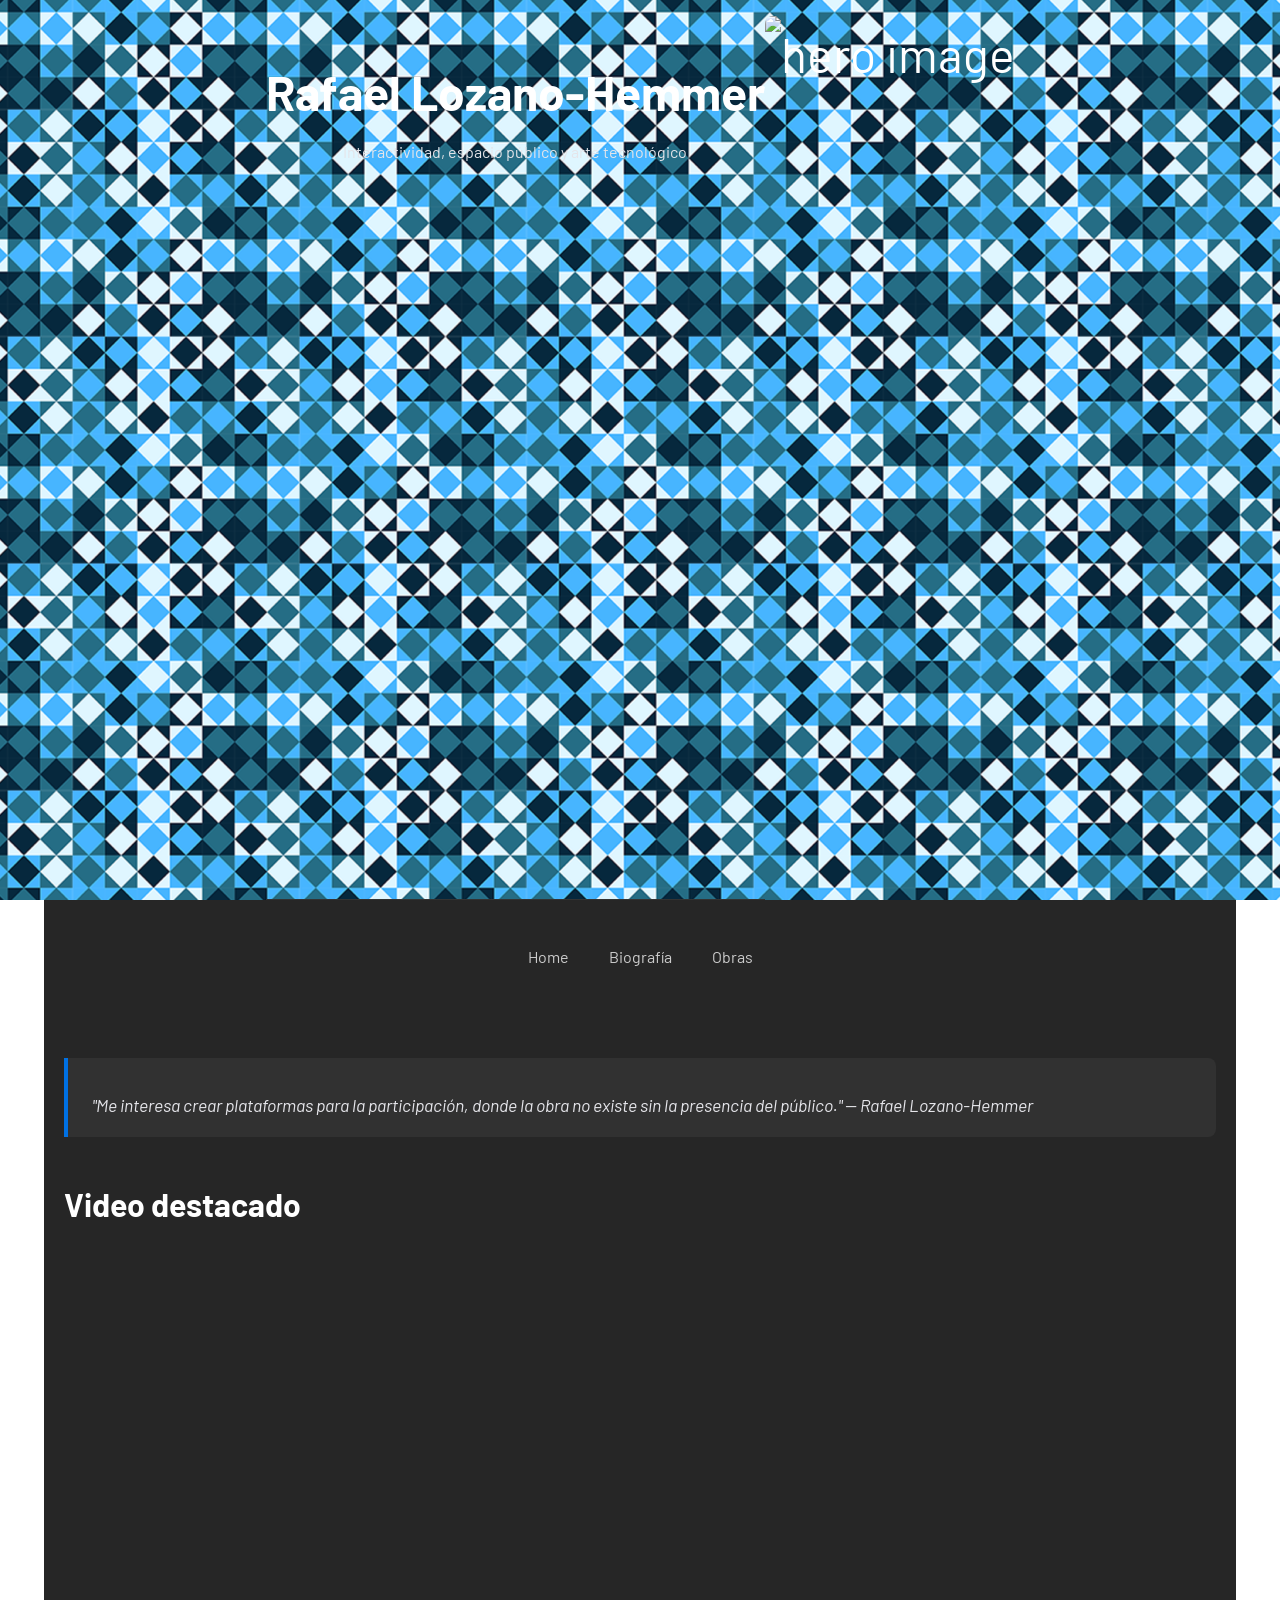
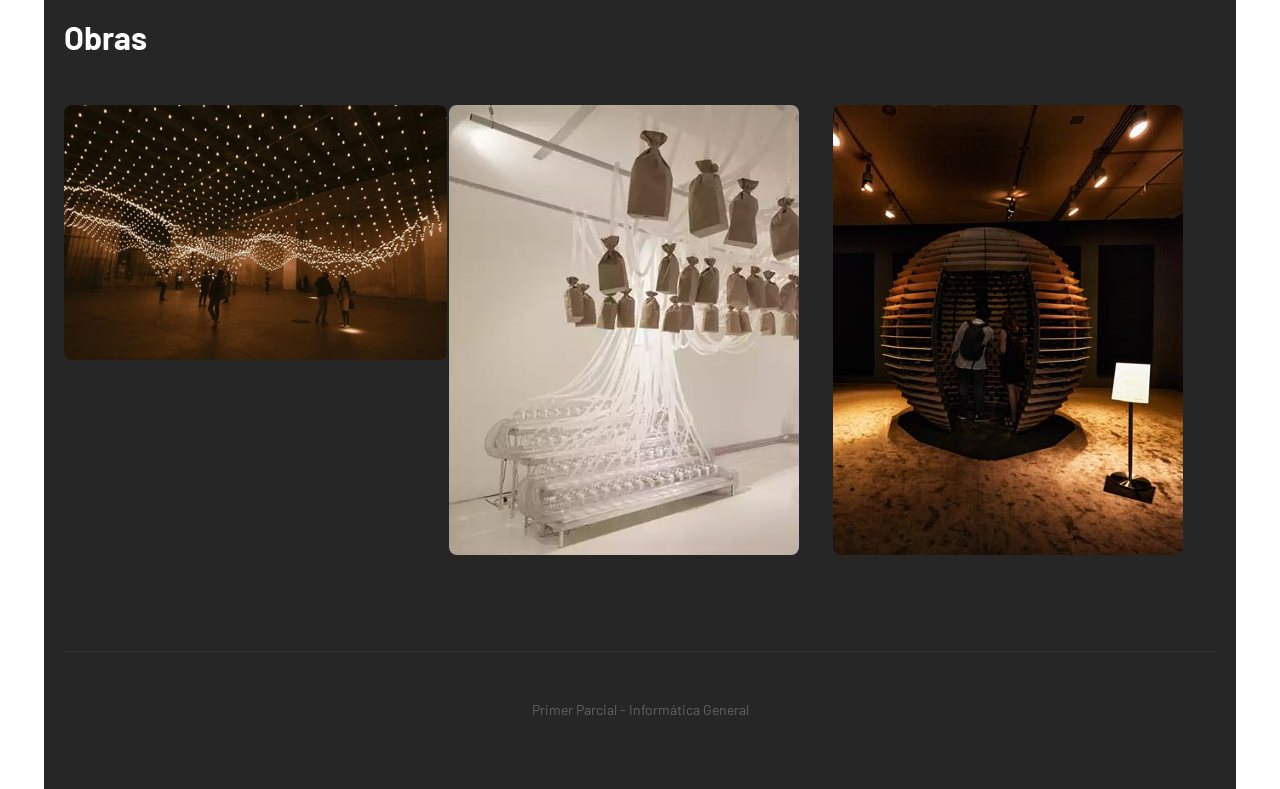
==== index.html @ cd369f62 "Primer Commit Construcción y linkeo de estilos y assets" ====
<!DOCTYPE html>
<html lang="es">
<head>
    <meta charset="UTF-8">
    <meta name="viewport" content="width=device-width, initial-scale=1.0">
    <title>Rafael Lozano-Hemmer - Portfolio</title>


    <link rel="preconnect" href="https://fonts.googleapis.com">
    <link rel="preconnect" href="https://fonts.gstatic.com" crossorigin>
    <link href="https://fonts.googleapis.com/css2?family=Barlow:wght@300;400;600;700&display=swap" rel="stylesheet">

    <link rel="stylesheet" href="css/styles.css">


</head>


<body>
<div class="hero">

    <header>
            <h1>Rafael Lozano-Hemmer</h1>
            <p>Interactividad, espacio público y arte tecnológico</p>
        </header>
        
    <img src="img/lozano-hemmer-1.jpg" alt="hero image">
    
</div> 
    <div class="main-container">

       

        <nav class="nav-bar">
            <ul>
                <li><a href="index.html">Home</a></li>
                <li><a href="biografia.html">Biografía</a></li>
                <li><a href="obras.html">Obras</a></li>
            </ul>
        </nav>

        <main>

            <section class="intro">
                <article class="quote">
                    <p><em>"Me interesa crear plataformas para la participación, donde la obra no existe sin la presencia del público." — Rafael Lozano-Hemmer</em></p>
                </article>
            </section>

            <section class="video">
                <h2>Video destacado</h2>
                <iframe width="100%" height="315" src="https://www.youtube.com/embed/jTzojcaanDs?si=i90UUWXcgv1wDdWU" title="YouTube video player" frameborder="0" allow="accelerometer; autoplay; clipboard-write; encrypted-media; gyroscope; picture-in-picture; web-share" referrerpolicy="strict-origin-when-cross-origin" allowfullscreen></iframe>
            </section>

            <section class="galeria">
                <h2>Obras</h2>
                <div class="galeria-grid">
                    <img src="img/lozano-hemmer-2.jpg" alt="Descripción de la imagen">
                    <img src="img/lozano-hemmer-3.jpg" alt="Descripción de la imagen">
                    <img src="img/lozano-hemmer-4.jpg" alt="Descripción de la imagen">
                </div>

        
            </section>

        </main>

        <footer>

            <p>Primer Parcial - Informática General</p>


        </footer>

    </div>

</body>
</html>
---- css/styles.css ----
/* === ESTILOS GLOBALES === */

body {
    font-family: "Barlow", sans-serif;
    font-size: 3rem;
    font-weight: 400;
    line-height: 1.6;
    color: #ffffff;
    margin: 0;
    background-image: url("../img/fondo.png");
    background-repeat:repeat;
    background-attachment: fixed;
    background-position: center;
}

.hero {
    width: 100%;    
    height: 100vh;
    aspect-ratio: 16 / 9;
    overflow: hidden;
    position: relative;
    object-fit: cover;
    display: flex;
    margin: 0;
    padding: 0;
    justify-content: center;
    
}

/* === CONTENEDOR PRINCIPAL === */
.main-container {
    max-width: 1600px;
    width: 90%;
    margin: 0 auto;
    padding: 1.25rem;
    background-color: rgba(0, 0, 0, 0.85);
}

/* === TIPOGRAFÍA === */
h1, h2, h3 {
    font-family: "Barlow", sans-serif;
    font-weight: 700;
    color: #ffffff;
    line-height: 1.2;
}

h1 {
    font-size: 3rem;
    margin-bottom: 1rem;
}

h2 {
    font-size: 2rem;
    margin-bottom: 0.75rem;
}

h3 {
    font-size: 1.5rem;
    margin-bottom: 0.5rem;
}

p {
    font-family: "Barlow", sans-serif;
    font-weight: 400;
    font-size: 1rem;
    color: #e5e5ea;
    line-height: 1.7;
    margin-bottom: 1rem;
}

/* === HEADER === */
header {
    padding: 2rem 0 1rem 0;
    text-align: center;
    border-bottom: 1px solid #333333;
}

/* === NAVEGACIÓN HORIZONTAL === */
nav ul {
    list-style: none;
    padding: 0;
    margin: 1rem 0;
    display: flex;
    justify-content: center;
    gap: 0.5rem;
}

nav ul li {
    margin: 0;
    padding: 0;
}

/* link */
nav ul li a:link {
    display: inline-block;
    padding: 0.5rem 1rem;
    border-radius: 0.5rem;
    font-size: 1rem;
    font-weight: 400;
    color: #cccccc;
    text-decoration: none;
    transition: color 0.3s ease, background-color 0.3s ease;
}

/* visited */
nav ul li a:visited {
    color: #999999;
}

/* hover */
nav ul li a:hover {
    color: #ffffff;
    background-color: #333333;
}

/* active */
nav ul li a:active {
    color: #ffffff;
    background-color: #555555;
}

/* === MAIN === */
main {
    padding: 2rem 0;
}

/* === SECCIONES === */
section {
    margin-bottom: 3rem;
}

article {
    margin-bottom: 2rem;
}

/* === CITA === */
.quote {
    border-left: 4px solid #0071e3;
    padding: 1rem 1.5rem;
    margin: 2rem 0;
    background-color: rgba(255, 255, 255, 0.05);
    border-radius: 0 0.5rem 0.5rem 0;
}

.quote p {
    font-style: italic;
    font-size: 1.1rem;
    color: #e5e5ea;
    margin-bottom: 0;
}

/* === IMÁGENES === */
img {
    max-width: 100%;
    height: auto;
    border-radius: 0.5rem;
    margin: 1rem 0;
}

/* === GALERÍA === */
.galeria-grid {
    display: grid;
    grid-template-columns: repeat(auto-fit, minmax(min(100%, 300px), 1fr));
    gap: 2px;
    margin-top: 2rem;
}


/* === VIDEO === */
.video-container {
    width: 100%;
    height: 0;
    padding-bottom: 56.25%;
    position: relative;
    margin: 2rem 0;
    border-radius: 0.5rem;
    overflow: hidden;
}

.video-container iframe {
    width: 100%;
    height: 100%;
    position: absolute;
    top: 0;
    left: 0;
    border: none;
}

/* === LISTAS === */
ul {
    list-style: square;
    padding-left: 1.5rem;
    margin-bottom: 1rem;
}

ul li {
    padding: 0.4rem 0;
    font-size: 1rem;
    color: #e5e5ea;
}

/* === FOOTER === */

footer {
    border-top: 1px solid #333333;
    padding: 2rem 0;
    text-align: center;
}

footer p {
    font-size: 0.875rem;
    color: #636366;
}

/* === ELEMENTOS DESTACADOS === */
strong {
    font-weight: 600;
    color: #ffffff;
}

em {
    font-style: italic;
}
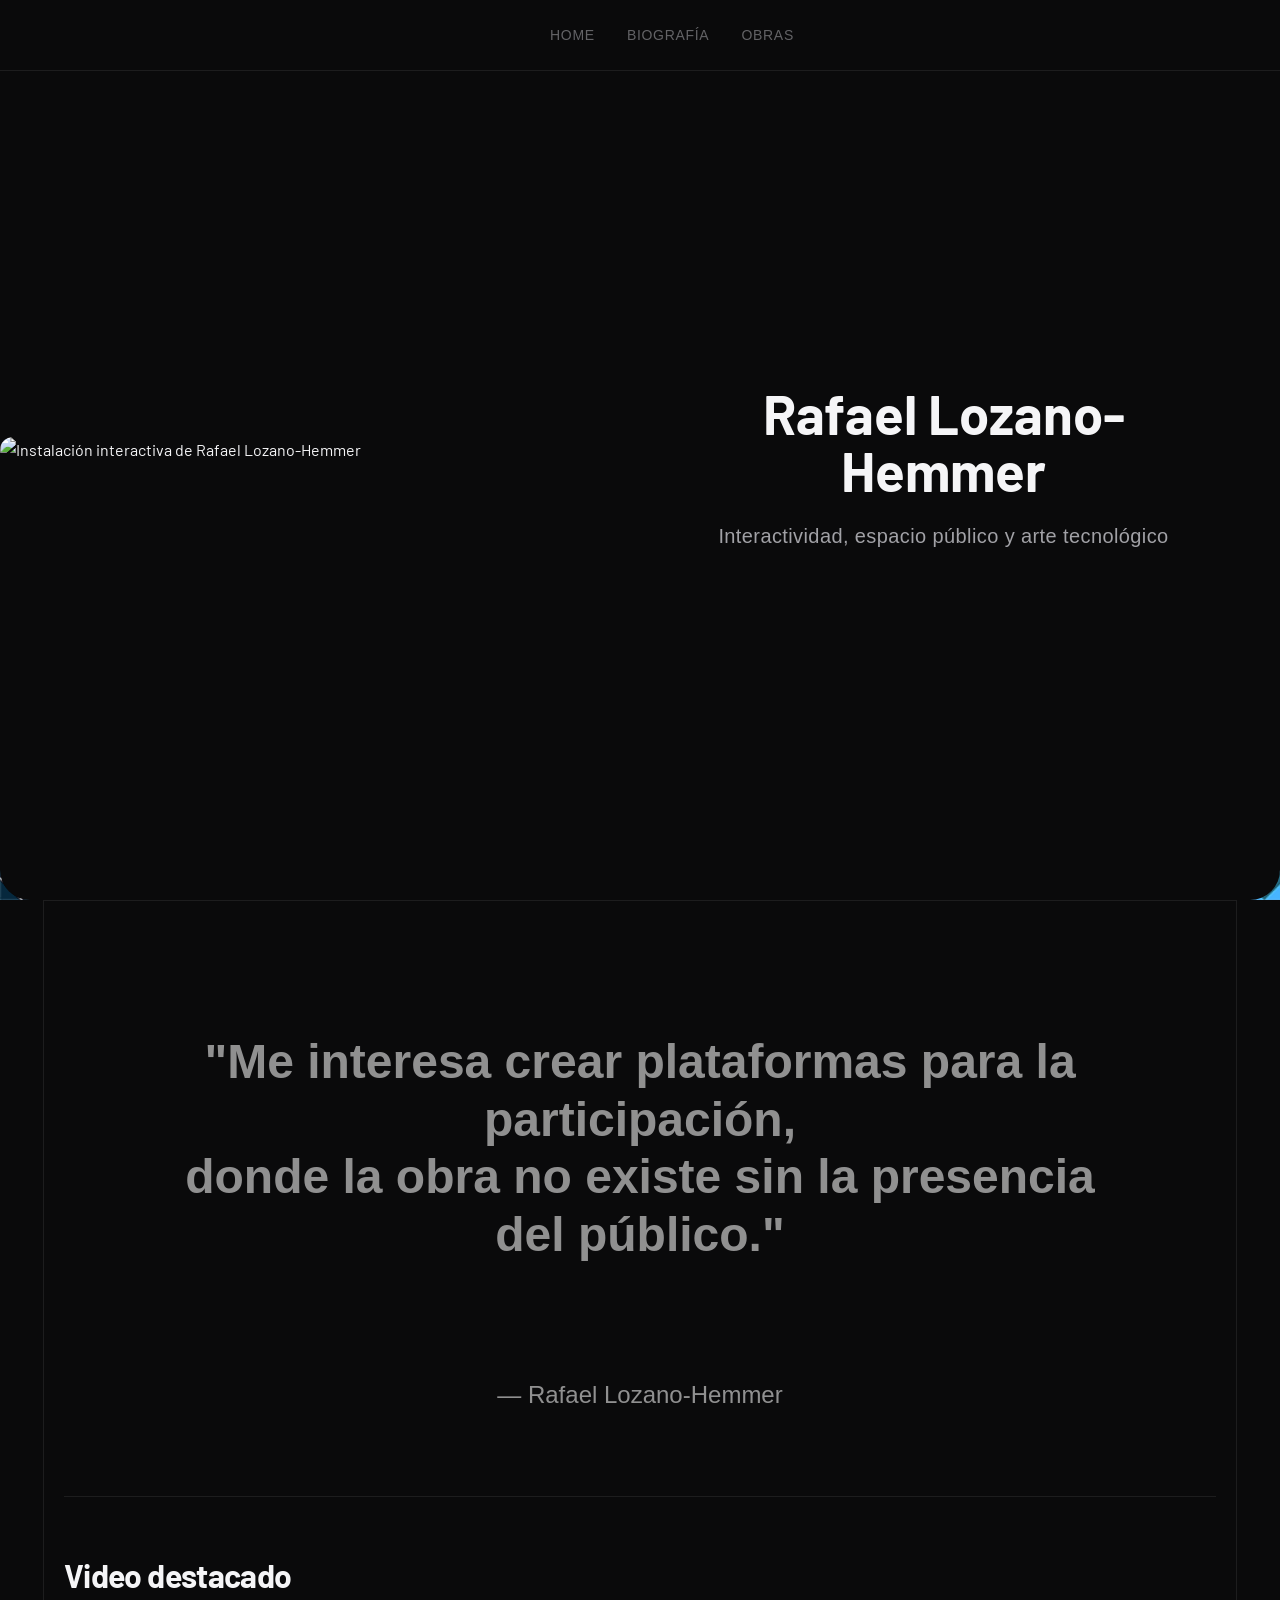
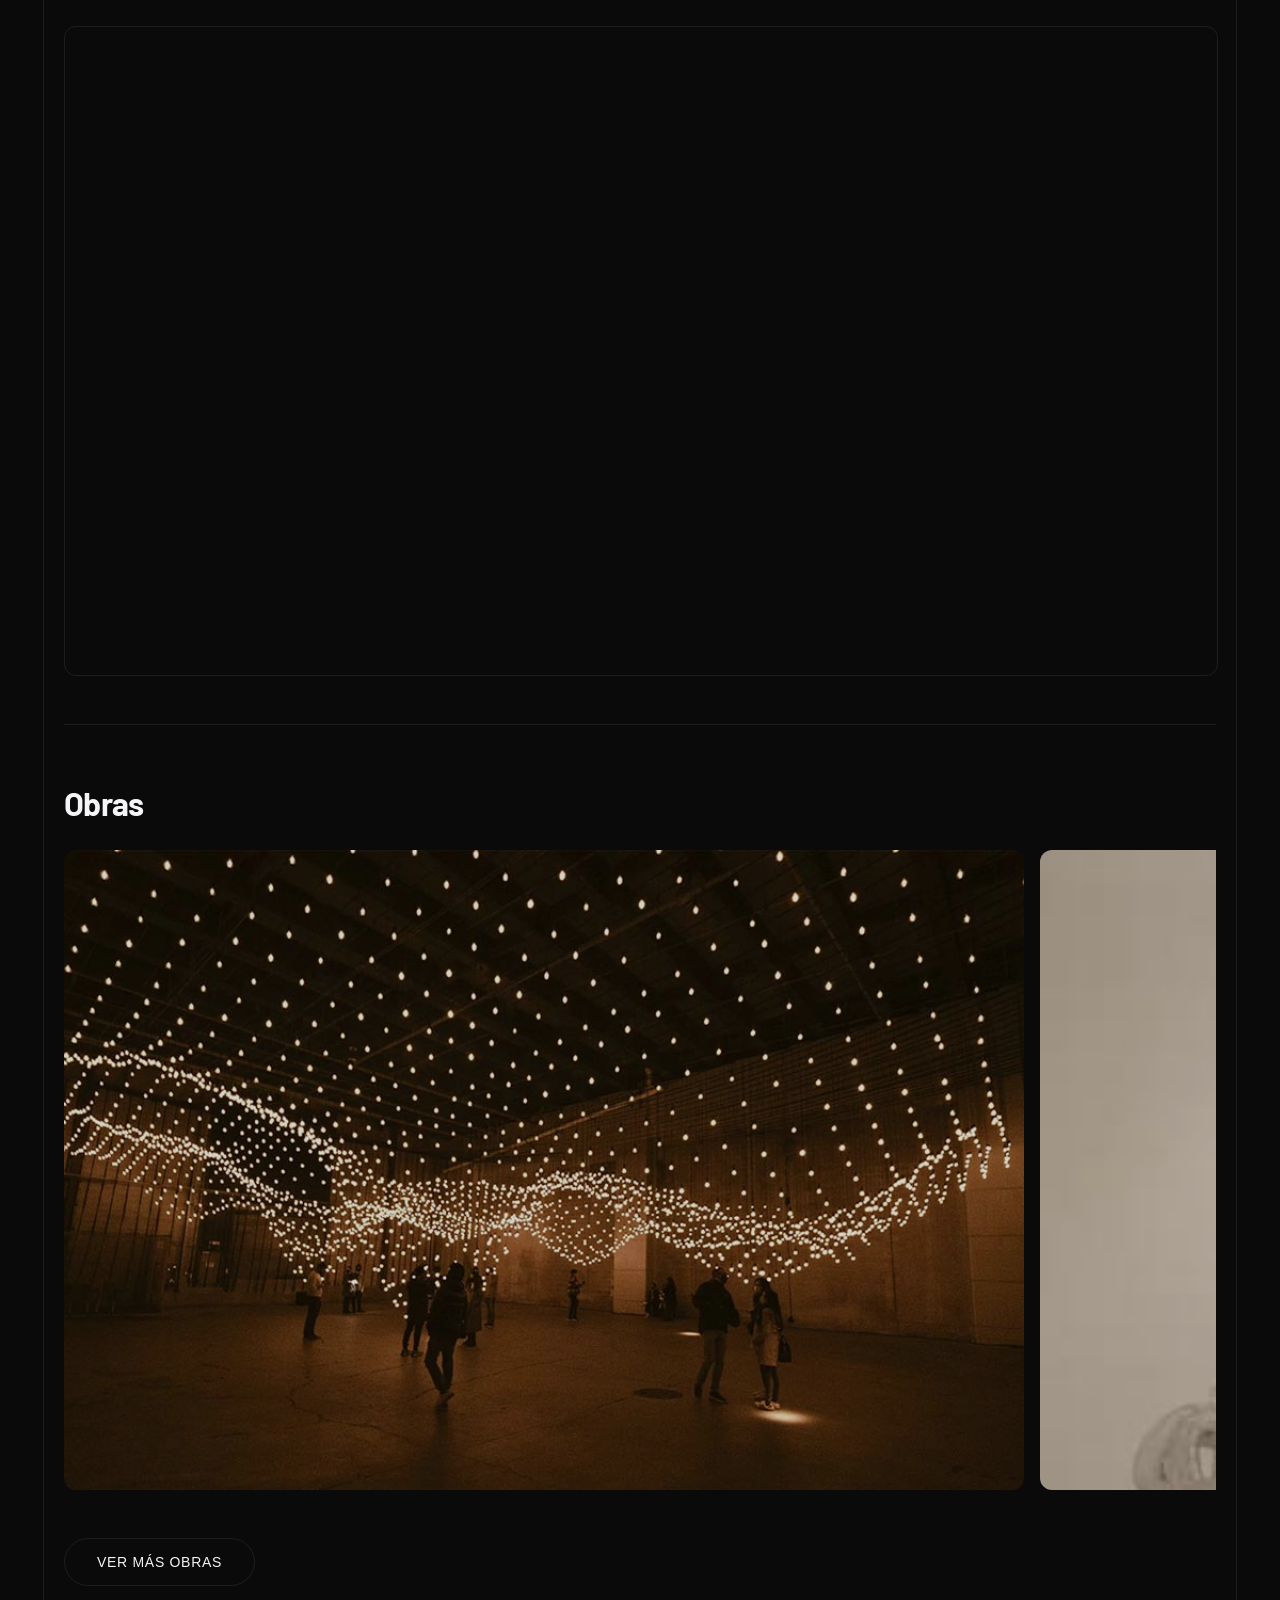
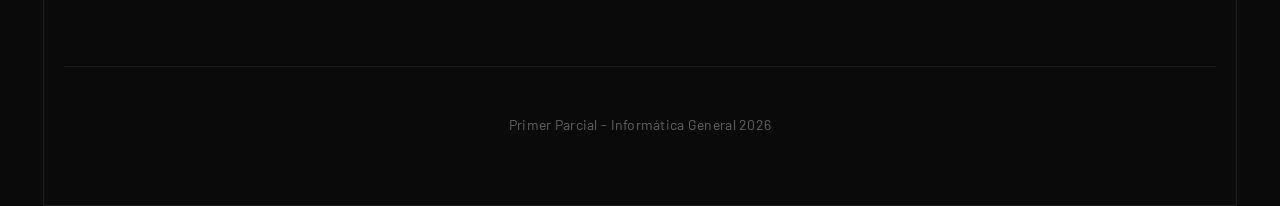
==== commit 3e7d2b43: "Commit Intermedio 1 Organización de información y estructura de la web y textos." ====
--- a/index.html
+++ b/index.html
@@ -3,35 +3,19 @@
 <head>
     <meta charset="UTF-8">
     <meta name="viewport" content="width=device-width, initial-scale=1.0">
-    <title>Rafael Lozano-Hemmer - Portfolio</title>
-
+    <title>Rafael Lozano-Hemmer - Inicio</title>
 
     <link rel="preconnect" href="https://fonts.googleapis.com">
     <link rel="preconnect" href="https://fonts.gstatic.com" crossorigin>
     <link href="https://fonts.googleapis.com/css2?family=Barlow:wght@300;400;600;700&display=swap" rel="stylesheet">
 
     <link rel="stylesheet" href="css/styles.css">
-
-
 </head>
-
-
 <body>
-<div class="hero">
 
     <header>
-            <h1>Rafael Lozano-Hemmer</h1>
-            <p>Interactividad, espacio público y arte tecnológico</p>
-        </header>
-        
-    <img src="img/lozano-hemmer-1.jpg" alt="hero image">
-    
-</div> 
-    <div class="main-container">
 
-       
-
-        <nav class="nav-bar">
+        <nav>
             <ul>
                 <li><a href="index.html">Home</a></li>
                 <li><a href="biografia.html">Biografía</a></li>
@@ -39,37 +23,54 @@
             </ul>
         </nav>
 
+        <div class="hero">
+            <img class="hero-image" src="img/lozano-hemmer-1.jpg" alt="Instalación interactiva de Rafael Lozano-Hemmer">
+            <div class="hero-content">
+                <h1 class="hero-text">Rafael Lozano-Hemmer</h1>
+                <p class="hero-description">Interactividad, espacio público y arte tecnológico</p>
+            </div>
+        </div>
+
+    </header>
+
+    <div class="main-container">
+
         <main>
 
             <section class="intro">
-                <article class="quote">
-                    <p><em>"Me interesa crear plataformas para la participación, donde la obra no existe sin la presencia del público." — Rafael Lozano-Hemmer</em></p>
+                    <h3> "Me interesa crear plataformas para la participación, <br> donde la obra no existe sin la presencia del público." </h3>
+                      <p> — Rafael Lozano-Hemmer </p>
                 </article>
+                
             </section>
+            
 
             <section class="video">
                 <h2>Video destacado</h2>
-                <iframe width="100%" height="315" src="https://www.youtube.com/embed/jTzojcaanDs?si=i90UUWXcgv1wDdWU" title="YouTube video player" frameborder="0" allow="accelerometer; autoplay; clipboard-write; encrypted-media; gyroscope; picture-in-picture; web-share" referrerpolicy="strict-origin-when-cross-origin" allowfullscreen></iframe>
+                <div class="video-container">
+                    <iframe src="https://www.youtube.com/embed/jTzojcaanDs?si=i90UUWXcgv1wDdWU" title="YouTube video player" allow="accelerometer; autoplay; clipboard-write; encrypted-media; gyroscope; picture-in-picture; web-share" referrerpolicy="strict-origin-when-cross-origin" allowfullscreen></iframe>
+                </div>
             </section>
 
-            <section class="galeria">
-                <h2>Obras</h2>
-                <div class="galeria-grid">
-                    <img src="img/lozano-hemmer-2.jpg" alt="Descripción de la imagen">
-                    <img src="img/lozano-hemmer-3.jpg" alt="Descripción de la imagen">
-                    <img src="img/lozano-hemmer-4.jpg" alt="Descripción de la imagen">
-                </div>
+           <section class="galeria">
+    <h2>Obras</h2>
+    <div class="galeria-scroll">
+        <img src="img/lozano-hemmer-2.jpg" alt="Pulse Room - instalación con focos de luz">
+        <img src="img/lozano-hemmer-3.jpg" alt="Vectorial Elevation - proyecciones urbanas">
+        <img src="img/lozano-hemmer-4.jpg" alt="Solar Equation - esfera de luz artificial">
+    </div>
+    <a href="obras.html" class="btn-ver-mas">Ver más obras</a>
+</section>
 
-        
             </section>
 
         </main>
 
+
         <footer>
-
-            <p>Primer Parcial - Informática General</p>
-
-
+            <div>
+            <p>Primer Parcial - Informática General 2026</p>
+        
         </footer>
 
     </div>
--- a/css/styles.css
+++ b/css/styles.css
@@ -1,32 +1,191 @@
-
-
-/* === ESTILOS GLOBALES === */
-
+/* === VARIABLES === */
+:root {
+    --color-bg: #0a0a0b;
+    --color-surface: rgba(0, 0, 0, 0.85);
+    --color-border: rgba(255, 255, 255, 0.08);
+    --color-text-primary: #f5f5f7;
+    --color-text-secondary: #a1a1a6;
+    --color-text-muted: #636366;
+    --color-accent: #2200ff;
+    --color-accent-glow: rgba(0, 113, 227, 0.15);
+
+    --font-principal: "Barlow", sans-serif;
+
+  
+}
+
+
+
+
+/* === BODY === */
 body {
-    font-family: "Barlow", sans-serif;
-    font-size: 3rem;
+    font-family: var(--font-principal);
+    font-size: 1rem;
     font-weight: 400;
     line-height: 1.6;
+    color: var(--color-text-primary);
+    margin: 0;
+    overflow-x: hidden;
+    background-color: var(--color-bg);
+    background-image: url("../img/fondo.png");
+    background-repeat: repeat;
+    background-size: 18.75rem;
+    background-attachment: fixed;
+    -webkit-font-smoothing: antialiased;
+}
+
+.intro h3 { 
+    text-align: center;
+    font-size: 3rem;
+    font-weight: 900;
+    padding: 2rem;
+    margin: 3rem;
+    color: #ffffff8c;
+}
+
+.intro p {
+text-align: center;
+    font-size: 1.5rem;
+    font-weight: 200;
+    padding: 2rem;
+    margin: 3rem;
+    color: #ffffff8c;
+
+}
+
+
+
+/* === SELECCIÓN DE TEXTO === */
+::selection {
+    background: var(--color-accent);
     color: #ffffff;
-    margin: 0;
-    background-image: url("../img/fondo.png");
-    background-repeat:repeat;
-    background-attachment: fixed;
-    background-position: center;
-}
-
-.hero {
-    width: 100%;    
-    height: 100vh;
-    aspect-ratio: 16 / 9;
+}
+
+/* === HEADER === */
+header {
+    position: relative;
+    width: 100%;
     overflow: hidden;
-    position: relative;
-    object-fit: cover;
+}
+
+/* === NAVEGACIÓN === */
+nav {
     display: flex;
+    justify-content: center;
+    align-items: center;
+    width: 100%;
+    padding: 1rem 2rem;
+    position: fixed ;
+    top: 0;
+    z-index: 100;
+    background: rgb(10, 10, 11);
+    border-bottom: 1px solid var(--color-border);
+}
+
+nav ul {
+    list-style: none;
+    display: flex;
+    align-items: center;
+    gap: 2rem;
     margin: 0;
     padding: 0;
+}
+
+nav ul li {
+    margin: 0;
+    padding: 0;
+}
+
+/* link */
+nav ul li a:link {
+    display: inline-block;
+    padding: 0.5rem 0;
+    font-size: 0.875rem;
+    font-weight: 500;
+    color: var(--color-text-muted);
+    text-decoration: none;
+    letter-spacing: 0.05em;
+    text-transform: uppercase;
+    position: relative;
+    transition: color var(--transition-fast);
+}
+
+/* línea animada debajo del link */
+nav ul li a::after {
+    content: '';
+    position: absolute;
+    bottom: 0;
+    left: 0;
+    width: 0;
+    height: 1px;
+    background: var(--color-accent);
+    transition: width var(--transition-smooth);
+}
+
+/* visited */
+nav ul li a:visited {
+    color: var(--color-text-muted);
+}
+
+/* hover */
+nav ul li a:hover {
+    color: var(--color-text-primary);
+}
+
+nav ul li a:hover::after {
+    width: 100%;
+}
+
+/* active */
+nav ul li a:active {
+    color: var(--color-accent);
+}
+
+/* === HERO === */
+.hero {
+    position: relative;
+    background: rgb(10, 10, 11);
+    width: 100%;
+    height: 100vh;
+    display: flex;
+    align-items: center;
     justify-content: center;
-    
+    border-bottom-left-radius: 30px;
+    border-bottom-right-radius: 30px;
+    overflow: hidden;
+}
+
+.hero-image {
+    width: 50%;
+    height: auto;
+    padding: flex;
+    margin: flex;
+    border-radius: 80px;
+    }
+
+.hero-content {
+    position: relative;
+    z-index: 2;
+    text-align: center;
+    padding: 1rem;
+}
+
+.hero-text {
+    font-size: 3.4rem;
+    font-weight: 700;
+    padding: 0;
+    margin: 3.4rem;
+    color: var(--color-text-primary);
+    letter-spacing: 0em;
+    margin-bottom: 1rem;
+    line-height: 1.05;
+}
+
+.hero-description {
+    font-size: 1.25rem;
+    font-weight: 300;
+    color: var(--color-text-secondary);
+    letter-spacing: 0.02em;
 }
 
 /* === CONTENEDOR PRINCIPAL === */
@@ -35,90 +194,42 @@
     width: 90%;
     margin: 0 auto;
     padding: 1.25rem;
-    background-color: rgba(0, 0, 0, 0.85);
+    background: rgb(10, 10, 11);
+    border: 1px solid var(--color-border);
 }
 
 /* === TIPOGRAFÍA === */
 h1, h2, h3 {
-    font-family: "Barlow", sans-serif;
+    font-family: var(--font-principal);
     font-weight: 700;
-    color: #ffffff;
+    color: var(--color-text-primary);
     line-height: 1.2;
 }
 
 h1 {
     font-size: 3rem;
-    margin-bottom: 1rem;
+    margin-bottom: 2rem;
 }
 
 h2 {
     font-size: 2rem;
     margin-bottom: 0.75rem;
+    letter-spacing: -0.02em;
 }
 
 h3 {
     font-size: 1.5rem;
     margin-bottom: 0.5rem;
+    position: relative;
 }
 
 p {
-    font-family: "Barlow", sans-serif;
+    font-family: var(--font-principal);
     font-weight: 400;
     font-size: 1rem;
-    color: #e5e5ea;
+    color: var(--color-text-secondary);
     line-height: 1.7;
     margin-bottom: 1rem;
-}
-
-/* === HEADER === */
-header {
-    padding: 2rem 0 1rem 0;
-    text-align: center;
-    border-bottom: 1px solid #333333;
-}
-
-/* === NAVEGACIÓN HORIZONTAL === */
-nav ul {
-    list-style: none;
-    padding: 0;
-    margin: 1rem 0;
-    display: flex;
-    justify-content: center;
-    gap: 0.5rem;
-}
-
-nav ul li {
-    margin: 0;
-    padding: 0;
-}
-
-/* link */
-nav ul li a:link {
-    display: inline-block;
-    padding: 0.5rem 1rem;
-    border-radius: 0.5rem;
-    font-size: 1rem;
-    font-weight: 400;
-    color: #cccccc;
-    text-decoration: none;
-    transition: color 0.3s ease, background-color 0.3s ease;
-}
-
-/* visited */
-nav ul li a:visited {
-    color: #999999;
-}
-
-/* hover */
-nav ul li a:hover {
-    color: #ffffff;
-    background-color: #333333;
-}
-
-/* active */
-nav ul li a:active {
-    color: #ffffff;
-    background-color: #555555;
 }
 
 /* === MAIN === */
@@ -129,27 +240,19 @@
 /* === SECCIONES === */
 section {
     margin-bottom: 3rem;
+    padding-top: 2rem;
+    border-top: 1px solid var(--color-border);
+}
+
+section:first-child {
+    border-top: none;
+    padding-top: 0;
 }
 
 article {
     margin-bottom: 2rem;
 }
 
-/* === CITA === */
-.quote {
-    border-left: 4px solid #0071e3;
-    padding: 1rem 1.5rem;
-    margin: 2rem 0;
-    background-color: rgba(255, 255, 255, 0.05);
-    border-radius: 0 0.5rem 0.5rem 0;
-}
-
-.quote p {
-    font-style: italic;
-    font-size: 1.1rem;
-    color: #e5e5ea;
-    margin-bottom: 0;
-}
 
 /* === IMÁGENES === */
 img {
@@ -159,12 +262,87 @@
     margin: 1rem 0;
 }
 
-/* === GALERÍA === */
-.galeria-grid {
-    display: grid;
-    grid-template-columns: repeat(auto-fit, minmax(min(100%, 300px), 1fr));
-    gap: 2px;
+
+/* === GALERÍA SCROLL HORIZONTAL === */
+.galeria-scroll {
+    
+    display: flex;
+    gap: 1rem;
+    overflow-x: auto;
+    scroll-snap-type: x mandatory;
+    scroll-bar:none;
+    scroll-behavior: smooth;
+    padding: 1rem 0;
+    -webkit-overflow-scrolling: touch;
+
+}
+
+.galeria-scroll::-webkit-scrollbar {
+    display: none;
+
+}
+
+/* Ocultar scrollbar pero mantener funcionalidad */
+.galeria-scroll::-webkit-scrollbar {
+    height: 4px;
+}
+
+.galeria-scroll::-webkit-scrollbar-track {
+    background: transparent;
+}
+
+.galeria-scroll::-webkit-scrollbar-thumb {
+    background: var(--color-text-muted);
+    border-radius: 2px;
+}
+
+.galeria-scroll img {
+    flex: 0 0 80%;
+    height: 40rem;
+    object-fit: cover;
+    border-radius: 0.75rem;
+    scroll-snap-align: center;
+    margin: 0;
+    filter: brightness(0.85);
+    transition: filter var(--transition-smooth), transform var(--transition-smooth);
+}
+
+.galeria-scroll img:hover {
+    filter: brightness(1);
+    transform: scale(1.02);
+}
+
+/* === BOTÓN VER MÁS === */
+.btn-ver-mas {
+    display: inline-block;
     margin-top: 2rem;
+    padding: 0.75rem 2rem;
+    font-family: var(--font-principal);
+    font-size: 0.875rem;
+    font-weight: 500;
+    letter-spacing: 0.05em;
+    text-transform: uppercase;
+    text-decoration: none;
+    color: var(--color-text-primary);
+    border: 1px solid var(--color-border);
+    border-radius: 2rem;
+    background: transparent;
+    transition: 
+        background var(--transition-fast),
+        color var(--transition-fast),
+        border-color var(--transition-fast),
+        transform var(--transition-fast);
+}
+
+.btn-ver-mas:hover {
+    background: var(--color-text-primary);
+    color: var(--color-bg);
+    border-color: var(--color-text-primary);
+    transform: translateY(-2px);
+}
+
+.btn-ver-mas:active {
+    transform: translateY(0);
 }
 
 
@@ -175,8 +353,9 @@
     padding-bottom: 56.25%;
     position: relative;
     margin: 2rem 0;
-    border-radius: 0.5rem;
+    border-radius: 0.75rem;
     overflow: hidden;
+    border: 1px solid var(--color-border);
 }
 
 .video-container iframe {
@@ -188,38 +367,58 @@
     border: none;
 }
 
-/* === LISTAS === */
-ul {
-    list-style: square;
+/* === LISTAS (solo en contenido) === */
+main ul {
+    list-style: none;
     padding-left: 1.5rem;
     margin-bottom: 1rem;
 }
 
-ul li {
-    padding: 0.4rem 0;
+main ul li {
+    padding: 0.5rem 0;
     font-size: 1rem;
-    color: #e5e5ea;
+    color: var(--color-text-secondary);
+    position: relative;
+    padding-left: 1.5rem;
+}
+
+main ul li::before {
+    content: '';
+    position: absolute;
+    left: 0;
+    top: 50%;
+    transform: translateY(-50%);
+    width: 0.5rem;
+    height: 1px;
+    background: var(--color-accent);
 }
 
 /* === FOOTER === */
-
 footer {
-    border-top: 1px solid #333333;
+    border-top: 1px solid var(--color-border);
     padding: 2rem 0;
     text-align: center;
 }
 
 footer p {
     font-size: 0.875rem;
-    color: #636366;
+    color: var(--color-text-muted);
+    letter-spacing: 0.02em;
 }
 
 /* === ELEMENTOS DESTACADOS === */
 strong {
     font-weight: 600;
-    color: #ffffff;
+    color: var(--color-text-primary);
 }
 
 em {
     font-style: italic;
 }
+
+/* === FOCUS ACCESIBILIDAD === */
+:focus-visible {
+    outline: 2px solid var(--color-accent);
+    outline-offset: 0.25rem;
+    border-radius: 0.25rem;
+}
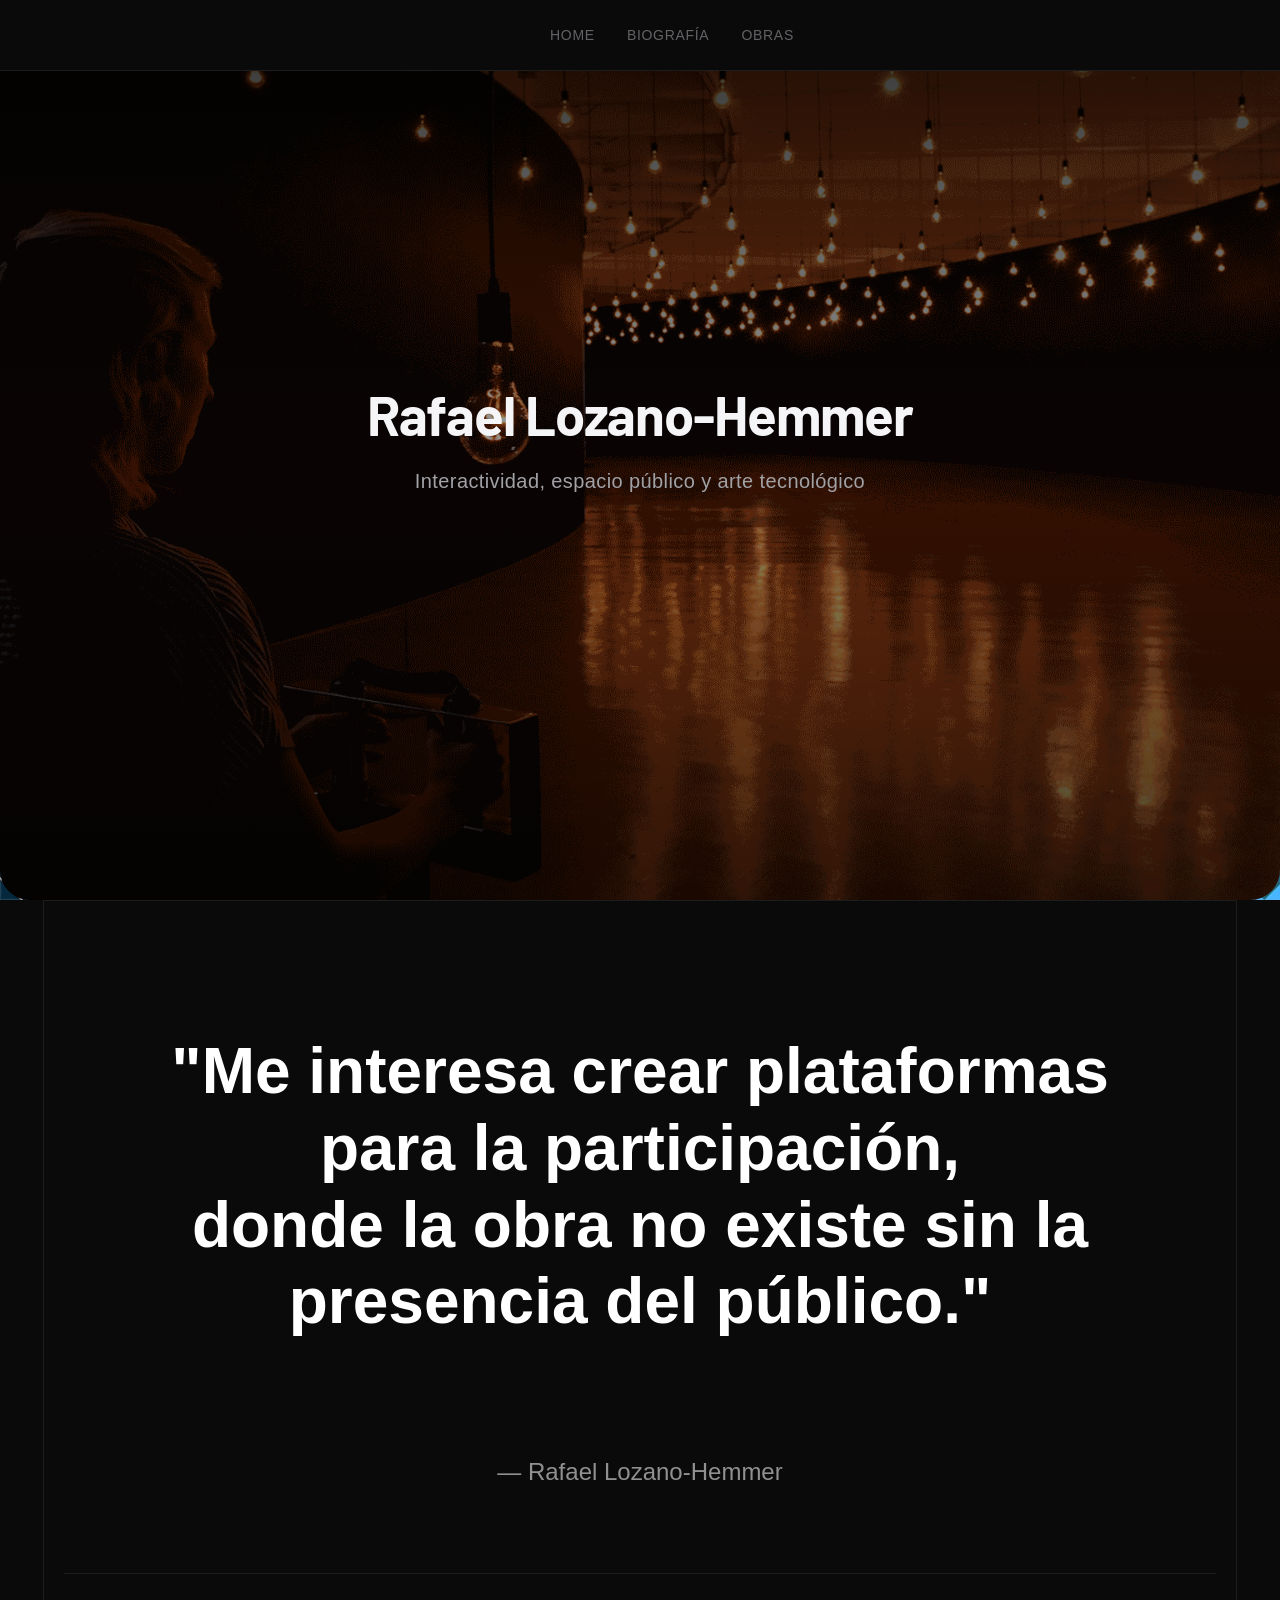
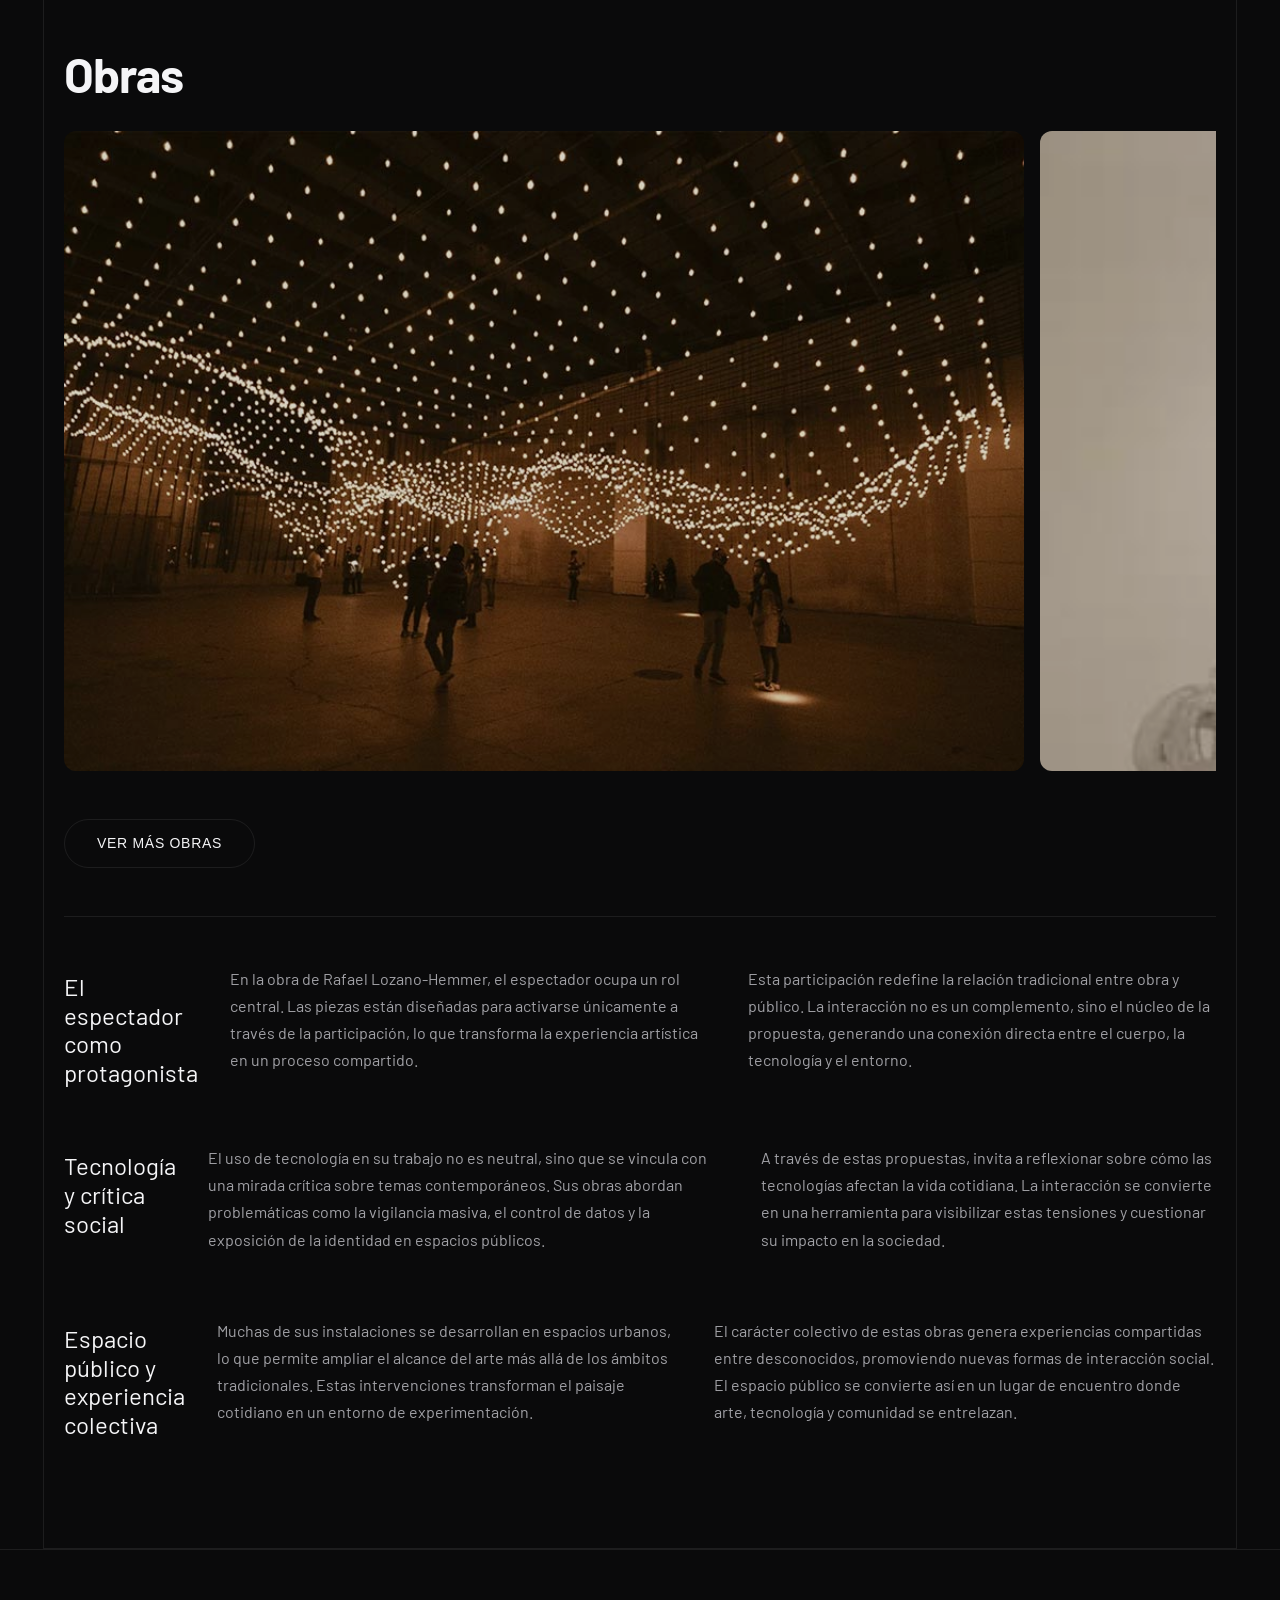
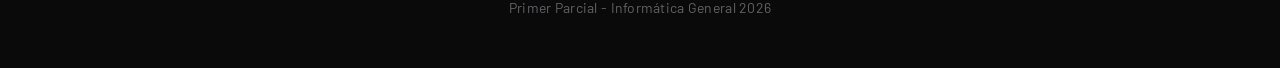
==== commit 61982ee9: "Commit Intermedio 2 Aqui corrijo imagenes y espaciados" ====
--- a/index.html
+++ b/index.html
@@ -11,10 +11,17 @@
 
     <link rel="stylesheet" href="css/styles.css">
 </head>
+
 <body>
 
     <header>
-
+        <div class="hero">
+            <img class="hero-image" src="img/mat.gif" alt="Instalación interactiva de Rafael Lozano-Hemmer">
+            <div class="hero-content">
+                <h1 class="hero-text">Rafael Lozano-Hemmer</h1>
+                <p class="hero-description">Interactividad, espacio público y arte tecnológico</p>
+            </div>
+        </div>
         <nav>
             <ul>
                 <li><a href="index.html">Home</a></li>
@@ -22,15 +29,6 @@
                 <li><a href="obras.html">Obras</a></li>
             </ul>
         </nav>
-
-        <div class="hero">
-            <img class="hero-image" src="img/lozano-hemmer-1.jpg" alt="Instalación interactiva de Rafael Lozano-Hemmer">
-            <div class="hero-content">
-                <h1 class="hero-text">Rafael Lozano-Hemmer</h1>
-                <p class="hero-description">Interactividad, espacio público y arte tecnológico</p>
-            </div>
-        </div>
-
     </header>
 
     <div class="main-container">
@@ -38,42 +36,53 @@
         <main>
 
             <section class="intro">
-                    <h3> "Me interesa crear plataformas para la participación, <br> donde la obra no existe sin la presencia del público." </h3>
-                      <p> — Rafael Lozano-Hemmer </p>
-                </article>
-                
-            </section>
-            
-
-            <section class="video">
-                <h2>Video destacado</h2>
-                <div class="video-container">
-                    <iframe src="https://www.youtube.com/embed/jTzojcaanDs?si=i90UUWXcgv1wDdWU" title="YouTube video player" allow="accelerometer; autoplay; clipboard-write; encrypted-media; gyroscope; picture-in-picture; web-share" referrerpolicy="strict-origin-when-cross-origin" allowfullscreen></iframe>
-                </div>
+                <h3>"Me interesa crear plataformas para la participación, <br> donde la obra no existe sin la presencia del público."</h3>
+                <p>— Rafael Lozano-Hemmer</p>
             </section>
 
-           <section class="galeria">
+            <section class="galeria">
     <h2>Obras</h2>
     <div class="galeria-scroll">
-        <img src="img/lozano-hemmer-2.jpg" alt="Pulse Room - instalación con focos de luz">
-        <img src="img/lozano-hemmer-3.jpg" alt="Vectorial Elevation - proyecciones urbanas">
-        <img src="img/lozano-hemmer-4.jpg" alt="Solar Equation - esfera de luz artificial">
+        <img src="img/lozano-hemmer-2.jpg" alt="Pulse Room">
+        <img src="img/lozano-hemmer-3.jpg" alt="Vectorial Elevation">
+        <img src="img/lozano-hemmer-4.jpg" alt="Solar Equation">
     </div>
     <a href="obras.html" class="btn-ver-mas">Ver más obras</a>
 </section>
 
+<section>
+    <article>       
+                    <h3>El espectador como protagonista</h3>
+
+                    <p>En la obra de Rafael Lozano-Hemmer, el espectador ocupa un rol central. Las piezas están diseñadas para activarse únicamente a través de la participación, lo que transforma la experiencia artística en un proceso compartido.</p>
+
+                    <p>Esta participación redefine la relación tradicional entre obra y público. La interacción no es un complemento, sino el núcleo de la propuesta, generando una conexión directa entre el cuerpo, la tecnología y el entorno.</p>
+                </article>
+
+                <article>
+                    <h3>Tecnología y crítica social</h3>
+
+                    <p>El uso de tecnología en su trabajo no es neutral, sino que se vincula con una mirada crítica sobre temas contemporáneos. Sus obras abordan problemáticas como la vigilancia masiva, el control de datos y la exposición de la identidad en espacios públicos.</p>
+
+                    <p>A través de estas propuestas, invita a reflexionar sobre cómo las tecnologías afectan la vida cotidiana. La interacción se convierte en una herramienta para visibilizar estas tensiones y cuestionar su impacto en la sociedad.</p>
+                </article>
+
+                <article>
+                    <h3>Espacio público y experiencia colectiva</h3>
+
+                    <p>Muchas de sus instalaciones se desarrollan en espacios urbanos, lo que permite ampliar el alcance del arte más allá de los ámbitos tradicionales. Estas intervenciones transforman el paisaje cotidiano en un entorno de experimentación.</p>
+
+                    <p>El carácter colectivo de estas obras genera experiencias compartidas entre desconocidos, promoviendo nuevas formas de interacción social. El espacio público se convierte así en un lugar de encuentro donde arte, tecnología y comunidad se entrelazan.</p>
+                </article>
+                </div>
             </section>
 
         </main>
-
-
         <footer>
-            <div>
             <p>Primer Parcial - Informática General 2026</p>
-        
         </footer>
 
-    </div>
+    </div>  
 
 </body>
 </html>
--- a/css/styles.css
+++ b/css/styles.css
@@ -8,7 +8,6 @@
     --color-text-muted: #636366;
     --color-accent: #2200ff;
     --color-accent-glow: rgba(0, 113, 227, 0.15);
-
     --font-principal: "Barlow", sans-serif;
 
   
@@ -34,13 +33,52 @@
     -webkit-font-smoothing: antialiased;
 }
 
+article {
+    display: flex;
+    gap: 2rem;
+    align-items: flex-start;
+    margin-bottom: 3rem;
+}
+
+#bio {
+    flex: 0 0 40%;
+}
+
+#bio img {
+    width: 100%;
+    height: 60vh;
+    border-radius: 4rem;
+    object-fit: cover;
+    object-position: left center; /* esto es lo que movés */
+
+}
+
+
+#bio_text {
+    flex: 1;
+}
+
+#bio_text h3 {
+    font-size: 1.25rem;
+    color: var(--color-text-secondary);
+    font-weight: 500;
+    margin: auto;
+    padding: auto;
+}
+
+
+
+#bio_text h3:first-of-type {
+    margin-top: 0.5rem;
+}
+
 .intro h3 { 
     text-align: center;
-    font-size: 3rem;
+    font-size: 4rem;
     font-weight: 900;
     padding: 2rem;
     margin: 3rem;
-    color: #ffffff8c;
+    color: #ffffff;
 }
 
 .intro p {
@@ -141,10 +179,10 @@
     color: var(--color-accent);
 }
 
+
 /* === HERO === */
 .hero {
     position: relative;
-    background: rgb(10, 10, 11);
     width: 100%;
     height: 100vh;
     display: flex;
@@ -156,12 +194,27 @@
 }
 
 .hero-image {
-    width: 50%;
-    height: auto;
-    padding: flex;
-    margin: flex;
-    border-radius: 80px;
-    }
+    width: 100%;
+    height: 100%;
+    object-fit: cover;
+    position: absolute;
+    top: 0;
+    left: 0;
+    z-index: 0;
+    filter: brightness(0.6);
+}
+
+.hero::before {
+    content: "";
+    position: absolute;
+    top: 0;
+    left: 0;
+    width: 100%;
+    height: 100%;
+    background: linear-gradient(to bottom, rgba(0, 0, 0, 0.7), transparent 50%, rgba(0, 0, 0, 0.5));
+    z-index: 1;
+    pointer-events: none;
+}
 
 .hero-content {
     position: relative;
@@ -174,10 +227,9 @@
     font-size: 3.4rem;
     font-weight: 700;
     padding: 0;
-    margin: 3.4rem;
-    color: var(--color-text-primary);
-    letter-spacing: 0em;
-    margin-bottom: 1rem;
+    margin: 0 0 1rem 0;
+    color: var(--color-text-primary);
+    letter-spacing: -0.02em;
     line-height: 1.05;
 }
 
@@ -187,6 +239,8 @@
     color: var(--color-text-secondary);
     letter-spacing: 0.02em;
 }
+
+
 
 /* === CONTENEDOR PRINCIPAL === */
 .main-container {
@@ -212,7 +266,7 @@
 }
 
 h2 {
-    font-size: 2rem;
+    font-size: 3rem;
     margin-bottom: 0.75rem;
     letter-spacing: -0.02em;
 }
@@ -220,6 +274,7 @@
 h3 {
     font-size: 1.5rem;
     margin-bottom: 0.5rem;
+    font-weight: 400;
     position: relative;
 }
 
@@ -416,7 +471,6 @@
     font-style: italic;
 }
 
-/* === FOCUS ACCESIBILIDAD === */
 :focus-visible {
     outline: 2px solid var(--color-accent);
     outline-offset: 0.25rem;
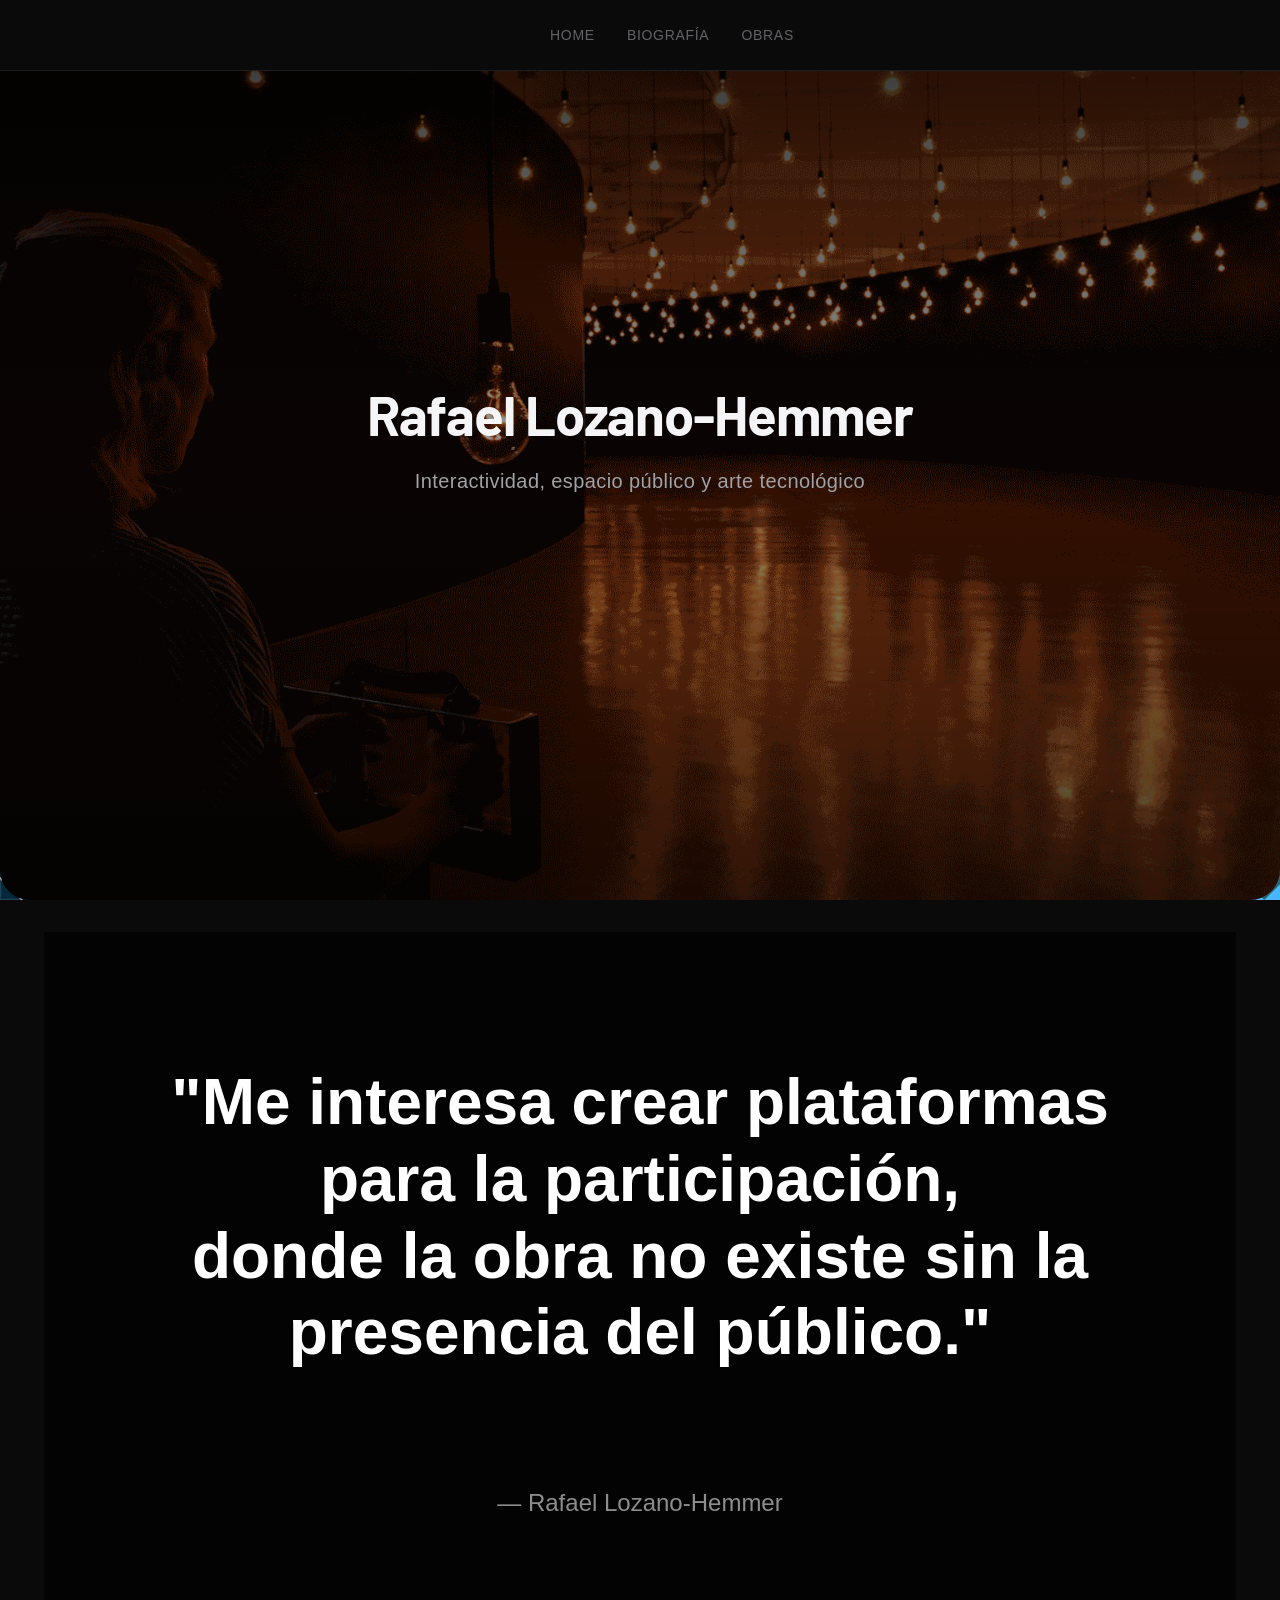
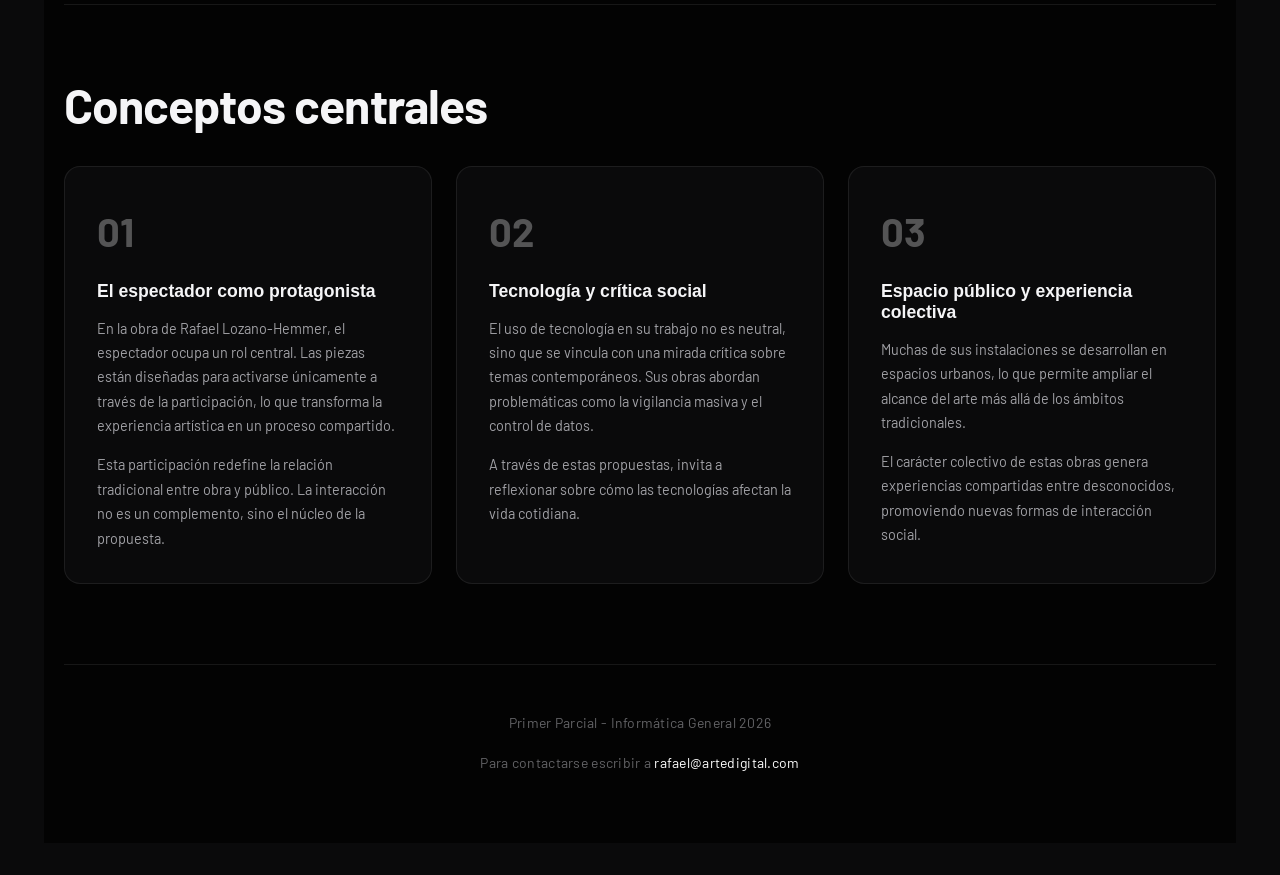
==== commit 9db8f659: "Commit intermedio 3 Fixes y testing." ====
--- a/index.html
+++ b/index.html
@@ -11,7 +11,6 @@
 
     <link rel="stylesheet" href="css/styles.css">
 </head>
-
 <body>
 
     <header>
@@ -40,49 +39,44 @@
                 <p>— Rafael Lozano-Hemmer</p>
             </section>
 
-            <section class="galeria">
-    <h2>Obras</h2>
-    <div class="galeria-scroll">
-        <img src="img/lozano-hemmer-2.jpg" alt="Pulse Room">
-        <img src="img/lozano-hemmer-3.jpg" alt="Vectorial Elevation">
-        <img src="img/lozano-hemmer-4.jpg" alt="Solar Equation">
-    </div>
-    <a href="obras.html" class="btn-ver-mas">Ver más obras</a>
-</section>
+            <section class="contenido">
+                <h2>Conceptos centrales</h2>
 
-<section>
-    <article>       
-                    <h3>El espectador como protagonista</h3>
+                <div class="cards-grid">
 
-                    <p>En la obra de Rafael Lozano-Hemmer, el espectador ocupa un rol central. Las piezas están diseñadas para activarse únicamente a través de la participación, lo que transforma la experiencia artística en un proceso compartido.</p>
+                    <article class="card">
+                        <span class="card-numero">01</span>
+                        <h3>El espectador como protagonista</h3>
+                        <p>En la obra de Rafael Lozano-Hemmer, el espectador ocupa un rol central. Las piezas están diseñadas para activarse únicamente a través de la participación, lo que transforma la experiencia artística en un proceso compartido.</p>
+                        <p>Esta participación redefine la relación tradicional entre obra y público. La interacción no es un complemento, sino el núcleo de la propuesta.</p>
+                    </article>
 
-                    <p>Esta participación redefine la relación tradicional entre obra y público. La interacción no es un complemento, sino el núcleo de la propuesta, generando una conexión directa entre el cuerpo, la tecnología y el entorno.</p>
-                </article>
+                    <article class="card">
+                        <span class="card-numero">02</span>
+                        <h3>Tecnología y crítica social</h3>
+                        <p>El uso de tecnología en su trabajo no es neutral, sino que se vincula con una mirada crítica sobre temas contemporáneos. Sus obras abordan problemáticas como la vigilancia masiva y el control de datos.</p>
+                        <p>A través de estas propuestas, invita a reflexionar sobre cómo las tecnologías afectan la vida cotidiana.</p>
+                    </article>
 
-                <article>
-                    <h3>Tecnología y crítica social</h3>
+                    <article class="card">
+                        <span class="card-numero">03</span>
+                        <h3>Espacio público y experiencia colectiva</h3>
+                        <p>Muchas de sus instalaciones se desarrollan en espacios urbanos, lo que permite ampliar el alcance del arte más allá de los ámbitos tradicionales.</p>
+                        <p>El carácter colectivo de estas obras genera experiencias compartidas entre desconocidos, promoviendo nuevas formas de interacción social.</p>
+                    </article>
 
-                    <p>El uso de tecnología en su trabajo no es neutral, sino que se vincula con una mirada crítica sobre temas contemporáneos. Sus obras abordan problemáticas como la vigilancia masiva, el control de datos y la exposición de la identidad en espacios públicos.</p>
+                </div>
 
-                    <p>A través de estas propuestas, invita a reflexionar sobre cómo las tecnologías afectan la vida cotidiana. La interacción se convierte en una herramienta para visibilizar estas tensiones y cuestionar su impacto en la sociedad.</p>
-                </article>
-
-                <article>
-                    <h3>Espacio público y experiencia colectiva</h3>
-
-                    <p>Muchas de sus instalaciones se desarrollan en espacios urbanos, lo que permite ampliar el alcance del arte más allá de los ámbitos tradicionales. Estas intervenciones transforman el paisaje cotidiano en un entorno de experimentación.</p>
-
-                    <p>El carácter colectivo de estas obras genera experiencias compartidas entre desconocidos, promoviendo nuevas formas de interacción social. El espacio público se convierte así en un lugar de encuentro donde arte, tecnología y comunidad se entrelazan.</p>
-                </article>
-                </div>
             </section>
 
         </main>
+
         <footer>
             <p>Primer Parcial - Informática General 2026</p>
+            <p>Para contactarse escribir a <a href="mailto:rafael@artedigital.com">rafael@artedigital.com</a></p>
         </footer>
 
-    </div>  
+    </div>
 
 </body>
 </html>
--- a/css/styles.css
+++ b/css/styles.css
@@ -6,15 +6,10 @@
     --color-text-primary: #f5f5f7;
     --color-text-secondary: #a1a1a6;
     --color-text-muted: #636366;
-    --color-accent: #2200ff;
+    --color-accent: #ffffff;
     --color-accent-glow: rgba(0, 113, 227, 0.15);
     --font-principal: "Barlow", sans-serif;
-
-  
-}
-
-
-
+}
 
 /* === BODY === */
 body {
@@ -33,66 +28,6 @@
     -webkit-font-smoothing: antialiased;
 }
 
-article {
-    display: flex;
-    gap: 2rem;
-    align-items: flex-start;
-    margin-bottom: 3rem;
-}
-
-#bio {
-    flex: 0 0 40%;
-}
-
-#bio img {
-    width: 100%;
-    height: 60vh;
-    border-radius: 4rem;
-    object-fit: cover;
-    object-position: left center; /* esto es lo que movés */
-
-}
-
-
-#bio_text {
-    flex: 1;
-}
-
-#bio_text h3 {
-    font-size: 1.25rem;
-    color: var(--color-text-secondary);
-    font-weight: 500;
-    margin: auto;
-    padding: auto;
-}
-
-
-
-#bio_text h3:first-of-type {
-    margin-top: 0.5rem;
-}
-
-.intro h3 { 
-    text-align: center;
-    font-size: 4rem;
-    font-weight: 900;
-    padding: 2rem;
-    margin: 3rem;
-    color: #ffffff;
-}
-
-.intro p {
-text-align: center;
-    font-size: 1.5rem;
-    font-weight: 200;
-    padding: 2rem;
-    margin: 3rem;
-    color: #ffffff8c;
-
-}
-
-
-
 /* === SELECCIÓN DE TEXTO === */
 ::selection {
     background: var(--color-accent);
@@ -113,7 +48,7 @@
     align-items: center;
     width: 100%;
     padding: 1rem 2rem;
-    position: fixed ;
+    position: fixed;
     top: 0;
     z-index: 100;
     background: rgb(10, 10, 11);
@@ -179,7 +114,6 @@
     color: var(--color-accent);
 }
 
-
 /* === HERO === */
 .hero {
     position: relative;
@@ -240,16 +174,14 @@
     letter-spacing: 0.02em;
 }
 
-
-
 /* === CONTENEDOR PRINCIPAL === */
 .main-container {
     max-width: 1600px;
     width: 90%;
-    margin: 0 auto;
+    margin: 2rem auto;
     padding: 1.25rem;
-    background: rgb(10, 10, 11);
-    border: 1px solid var(--color-border);
+    background: rgb(3, 3, 3);
+
 }
 
 /* === TIPOGRAFÍA === */
@@ -304,10 +236,149 @@
     padding-top: 0;
 }
 
-article {
-    margin-bottom: 2rem;
-}
-
+/* === INTRO === */
+.intro h3 {
+    text-align: center;
+    font-size: 4rem;
+    font-weight: 900;
+    padding: 2rem;
+    margin: 3rem;
+    color: #ffffff;
+}
+
+.intro p {
+    text-align: center;
+    font-size: 1.5rem;
+    font-weight: 200;
+    padding: 2rem;
+    margin: 3rem;
+    color: #ffffff8c;
+}
+
+/* === CARDS GRID === */
+.cards-grid {
+    display: grid;
+    grid-template-columns: repeat(auto-fit, minmax(min(100%, 18rem), 1fr));
+    gap: 1.5rem;
+    margin-top: 2rem;
+}
+
+/* === CARD === */
+.card {
+    display: block;
+    padding: 2rem;
+    border: 1px solid var(--color-border);
+    border-radius: 1rem;
+    background: var(--color-bg);
+    position: relative;
+    overflow: hidden;
+    transition:
+        border-color 0.3s ease,
+        transform 0.4s cubic-bezier(0.16, 1, 0.3, 1),
+        box-shadow 0.4s cubic-bezier(0.16, 1, 0.3, 1);
+}
+
+/* Línea de acento arriba */
+.card::before {
+    content: '';
+    position: absolute;
+    top: 0;
+    left: 0;
+    right: 0;
+    height: 2px;
+    background: linear-gradient(90deg, transparent, var(--color-accent), transparent);
+    opacity: 0;
+    transition: opacity 0.3s ease;
+}
+
+/* Hover */
+.card:hover {
+    border-color: rgb(255, 255, 255);
+    transform: translateY(-0.5rem);
+    box-shadow:
+        0 1.25rem 3rem rgb(255, 255, 255),
+}
+
+.card:hover::before {
+    opacity: 1;
+}
+
+/* Número de la card */
+.card-numero {
+    font-size: 2.5rem;
+    font-weight: 700;
+    color: var(--color-accent);
+    opacity: 0.3;
+    margin-bottom: 1rem;
+    display: block;
+}
+
+/* Título de la card */
+.card h3 {
+    font-size: 1.1rem;
+    font-weight: 600;
+    color: var(--color-text-primary);
+    margin-bottom: 0.75rem;
+    transition: color 0.3s ease;    
+}
+
+.card:hover h3 {
+    color: var(--color-accent);
+}
+
+/* Texto de la card */
+.card p {
+    font-size: 0.9rem;
+    color: var(--color-text-secondary);
+    line-height: 1.7;
+    margin-bottom: 0.75rem;
+}
+
+.card p:last-child {
+    margin-bottom: 0;
+}
+
+.card:hover p {
+    color: var(--color-text-primary);
+}
+
+/* === BIOGRAFÍA === */
+/* === BIOGRAFÍA === */
+.bio-layout {
+    display: flex;
+    gap: 2rem;
+    align-items: flex-start;
+    margin-bottom: 3rem;
+}
+
+#bio {
+    flex: 0 0 40%;
+}
+
+#bio img {
+    width: 90%;
+    height: 60vh;
+    border-radius: 5rem;
+    left: 3rem;
+    object-fit: cover;
+    object-position: left center;
+}
+
+#bio_text {
+    flex: 1;
+    padding: auto;
+}
+
+#bio_text h3 {
+    font-size: 1.25rem;
+    color: var(--color-text-secondary);
+    font-weight: 500;
+    margin: 1rem 0;
+}
+
+#bio_text h3:first-of-type {
+    margin-top: 0.5rem;
+}
 
 /* === IMÁGENES === */
 img {
@@ -317,38 +388,20 @@
     margin: 1rem 0;
 }
 
-
 /* === GALERÍA SCROLL HORIZONTAL === */
 .galeria-scroll {
-    
     display: flex;
     gap: 1rem;
     overflow-x: auto;
     scroll-snap-type: x mandatory;
-    scroll-bar:none;
+    scrollbar-width: none;
     scroll-behavior: smooth;
     padding: 1rem 0;
     -webkit-overflow-scrolling: touch;
-
 }
 
 .galeria-scroll::-webkit-scrollbar {
     display: none;
-
-}
-
-/* Ocultar scrollbar pero mantener funcionalidad */
-.galeria-scroll::-webkit-scrollbar {
-    height: 4px;
-}
-
-.galeria-scroll::-webkit-scrollbar-track {
-    background: transparent;
-}
-
-.galeria-scroll::-webkit-scrollbar-thumb {
-    background: var(--color-text-muted);
-    border-radius: 2px;
 }
 
 .galeria-scroll img {
@@ -382,7 +435,7 @@
     border: 1px solid var(--color-border);
     border-radius: 2rem;
     background: transparent;
-    transition: 
+    transition:
         background var(--transition-fast),
         color var(--transition-fast),
         border-color var(--transition-fast),
@@ -399,7 +452,6 @@
 .btn-ver-mas:active {
     transform: translateY(0);
 }
-
 
 /* === VIDEO === */
 .video-container {
@@ -461,6 +513,25 @@
     letter-spacing: 0.02em;
 }
 
+footer a:link {
+    color: var(--color-accent);
+    text-decoration: none;
+    transition: color var(--transition-fast);
+}
+
+footer a:visited {
+    color: var(--color-accent);
+}
+
+footer a:hover {
+    color: var(--color-text-primary);
+    text-decoration: underline;
+}
+
+footer a:active {
+    color: var(--color-text-primary);
+}
+
 /* === ELEMENTOS DESTACADOS === */
 strong {
     font-weight: 600;
@@ -471,6 +542,7 @@
     font-style: italic;
 }
 
+/* === FOCUS ACCESIBILIDAD === */
 :focus-visible {
     outline: 2px solid var(--color-accent);
     outline-offset: 0.25rem;
